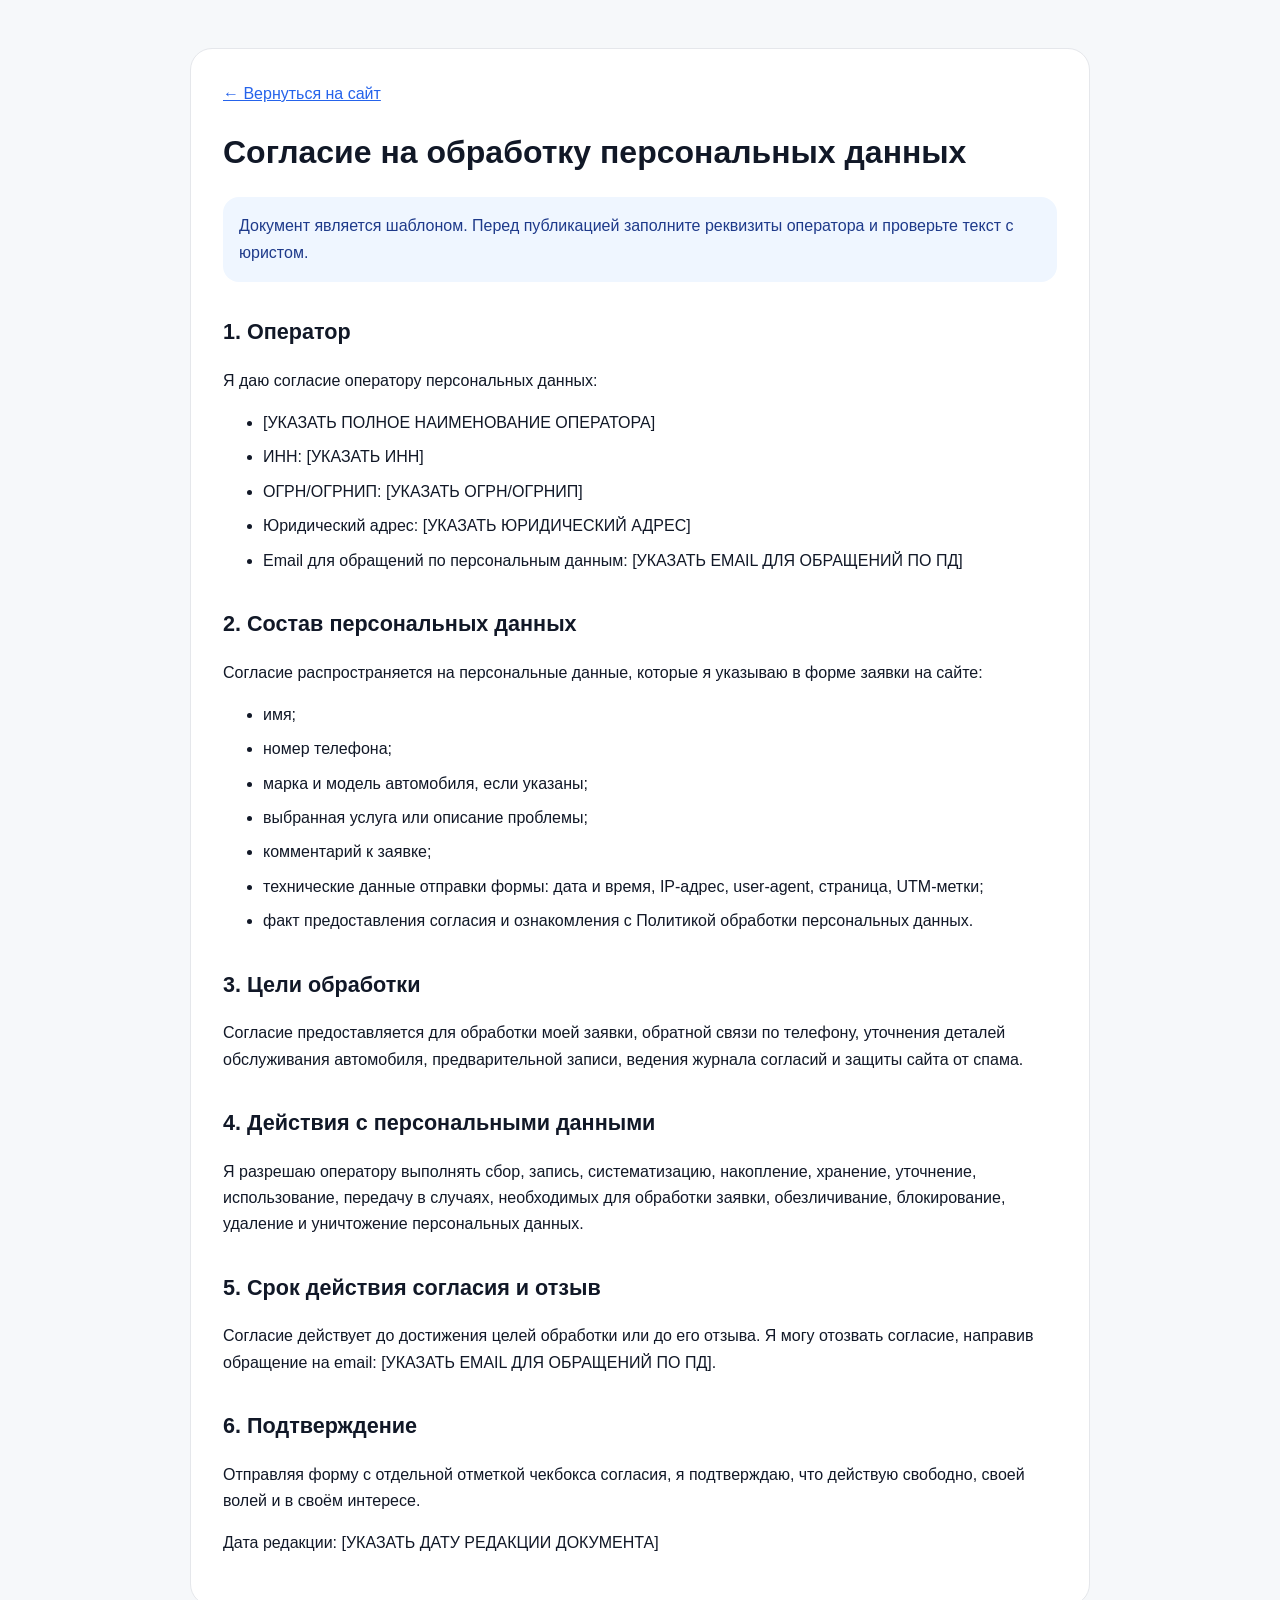
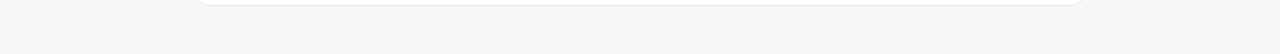
==== docs/personal-data-consent.html @ 6e4f391d "Build Smart autoservice landing" ====
<!doctype html>
<html lang="ru">
<head>
    <meta charset="utf-8">
    <meta name="viewport" content="width=device-width, initial-scale=1">
    <title>Согласие на обработку персональных данных</title>
    <meta name="robots" content="index, follow">
    <style>
        body{margin:0;font-family:-apple-system,BlinkMacSystemFont,"Segoe UI",Roboto,Arial,sans-serif;color:#111827;background:#f6f8fa;line-height:1.65}
        main{width:min(100% - 32px,900px);margin:0 auto;padding:48px 0}
        article{padding:32px;border:1px solid #e5e7eb;border-radius:22px;background:#fff}
        body{font-weight:400} h1{font-size:2rem;line-height:1.15} h2{margin-top:32px;font-size:1.35rem} h1,h2{font-weight:700}
        a{color:#2563eb;font-weight:400} li{margin-bottom:8px}
        .note{padding:16px;border-radius:16px;background:#eff6ff;color:#1e3a8a}
    </style>
</head>
<body>
<main>
    <article>
        <a href="/">← Вернуться на сайт</a>
        <h1>Согласие на обработку персональных данных</h1>
        <p class="note">Документ является шаблоном. Перед публикацией заполните реквизиты оператора и проверьте текст с юристом.</p>

        <h2>1. Оператор</h2>
        <p>Я даю согласие оператору персональных данных:</p>
        <ul>
            <li>[УКАЗАТЬ ПОЛНОЕ НАИМЕНОВАНИЕ ОПЕРАТОРА]</li>
            <li>ИНН: [УКАЗАТЬ ИНН]</li>
            <li>ОГРН/ОГРНИП: [УКАЗАТЬ ОГРН/ОГРНИП]</li>
            <li>Юридический адрес: [УКАЗАТЬ ЮРИДИЧЕСКИЙ АДРЕС]</li>
            <li>Email для обращений по персональным данным: [УКАЗАТЬ EMAIL ДЛЯ ОБРАЩЕНИЙ ПО ПД]</li>
        </ul>

        <h2>2. Состав персональных данных</h2>
        <p>Согласие распространяется на персональные данные, которые я указываю в форме заявки на сайте:</p>
        <ul>
            <li>имя;</li>
            <li>номер телефона;</li>
            <li>марка и модель автомобиля, если указаны;</li>
            <li>выбранная услуга или описание проблемы;</li>
            <li>комментарий к заявке;</li>
            <li>технические данные отправки формы: дата и время, IP-адрес, user-agent, страница, UTM-метки;</li>
            <li>факт предоставления согласия и ознакомления с Политикой обработки персональных данных.</li>
        </ul>

        <h2>3. Цели обработки</h2>
        <p>Согласие предоставляется для обработки моей заявки, обратной связи по телефону, уточнения деталей обслуживания автомобиля, предварительной записи, ведения журнала согласий и защиты сайта от спама.</p>

        <h2>4. Действия с персональными данными</h2>
        <p>Я разрешаю оператору выполнять сбор, запись, систематизацию, накопление, хранение, уточнение, использование, передачу в случаях, необходимых для обработки заявки, обезличивание, блокирование, удаление и уничтожение персональных данных.</p>

        <h2>5. Срок действия согласия и отзыв</h2>
        <p>Согласие действует до достижения целей обработки или до его отзыва. Я могу отозвать согласие, направив обращение на email: [УКАЗАТЬ EMAIL ДЛЯ ОБРАЩЕНИЙ ПО ПД].</p>

        <h2>6. Подтверждение</h2>
        <p>Отправляя форму с отдельной отметкой чекбокса согласия, я подтверждаю, что действую свободно, своей волей и в своём интересе.</p>
        <p>Дата редакции: [УКАЗАТЬ ДАТУ РЕДАКЦИИ ДОКУМЕНТА]</p>
    </article>
</main>
</body>
</html>
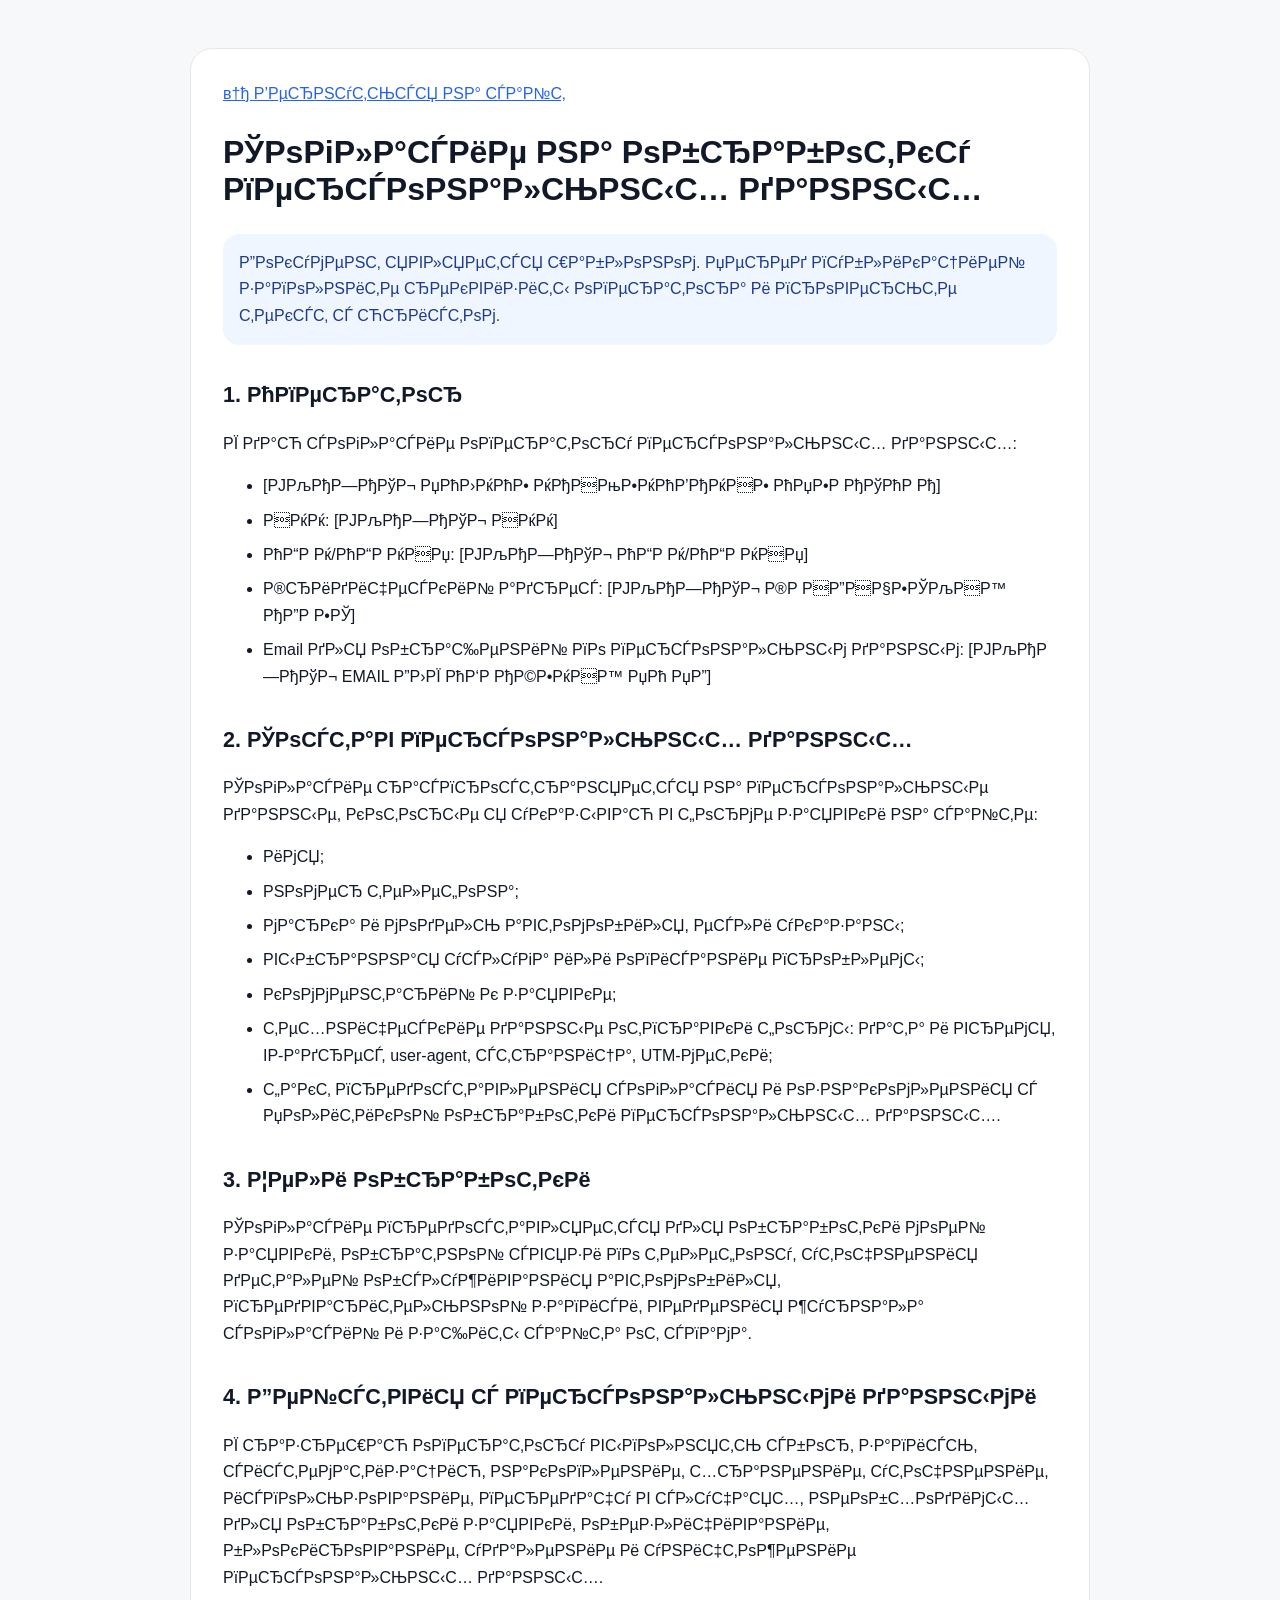
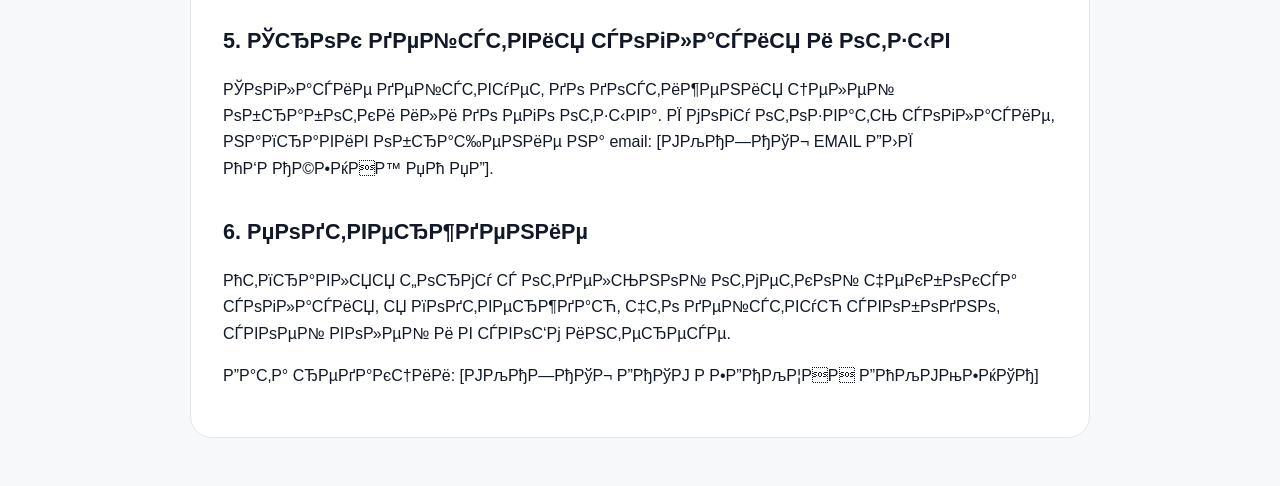
==== commit bbbf5764: "Publish GitHub Pages preview" ====
--- a/docs/personal-data-consent.html
+++ b/docs/personal-data-consent.html
@@ -1,9 +1,9 @@
-<!doctype html>
+﻿<!doctype html>
 <html lang="ru">
 <head>
     <meta charset="utf-8">
     <meta name="viewport" content="width=device-width, initial-scale=1">
-    <title>Согласие на обработку персональных данных</title>
+    <title>РЎРѕРіР»Р°СЃРёРµ РЅР° РѕР±СЂР°Р±РѕС‚РєСѓ РїРµСЂСЃРѕРЅР°Р»СЊРЅС‹С… РґР°РЅРЅС‹С…</title>
     <meta name="robots" content="index, follow">
     <style>
         body{margin:0;font-family:-apple-system,BlinkMacSystemFont,"Segoe UI",Roboto,Arial,sans-serif;color:#111827;background:#f6f8fa;line-height:1.65}
@@ -17,45 +17,46 @@
 <body>
 <main>
     <article>
-        <a href="/">← Вернуться на сайт</a>
-        <h1>Согласие на обработку персональных данных</h1>
-        <p class="note">Документ является шаблоном. Перед публикацией заполните реквизиты оператора и проверьте текст с юристом.</p>
+        <a href="../">в†ђ Р’РµСЂРЅСѓС‚СЊСЃСЏ РЅР° СЃР°Р№С‚</a>
+        <h1>РЎРѕРіР»Р°СЃРёРµ РЅР° РѕР±СЂР°Р±РѕС‚РєСѓ РїРµСЂСЃРѕРЅР°Р»СЊРЅС‹С… РґР°РЅРЅС‹С…</h1>
+        <p class="note">Р”РѕРєСѓРјРµРЅС‚ СЏРІР»СЏРµС‚СЃСЏ С€Р°Р±Р»РѕРЅРѕРј. РџРµСЂРµРґ РїСѓР±Р»РёРєР°С†РёРµР№ Р·Р°РїРѕР»РЅРёС‚Рµ СЂРµРєРІРёР·РёС‚С‹ РѕРїРµСЂР°С‚РѕСЂР° Рё РїСЂРѕРІРµСЂСЊС‚Рµ С‚РµРєСЃС‚ СЃ СЋСЂРёСЃС‚РѕРј.</p>
 
-        <h2>1. Оператор</h2>
-        <p>Я даю согласие оператору персональных данных:</p>
+        <h2>1. РћРїРµСЂР°С‚РѕСЂ</h2>
+        <p>РЇ РґР°СЋ СЃРѕРіР»Р°СЃРёРµ РѕРїРµСЂР°С‚РѕСЂСѓ РїРµСЂСЃРѕРЅР°Р»СЊРЅС‹С… РґР°РЅРЅС‹С…:</p>
         <ul>
-            <li>[УКАЗАТЬ ПОЛНОЕ НАИМЕНОВАНИЕ ОПЕРАТОРА]</li>
-            <li>ИНН: [УКАЗАТЬ ИНН]</li>
-            <li>ОГРН/ОГРНИП: [УКАЗАТЬ ОГРН/ОГРНИП]</li>
-            <li>Юридический адрес: [УКАЗАТЬ ЮРИДИЧЕСКИЙ АДРЕС]</li>
-            <li>Email для обращений по персональным данным: [УКАЗАТЬ EMAIL ДЛЯ ОБРАЩЕНИЙ ПО ПД]</li>
+            <li>[РЈРљРђР—РђРўР¬ РџРћР›РќРћР• РќРђРРњР•РќРћР’РђРќРР• РћРџР•Р РђРўРћР Рђ]</li>
+            <li>РРќРќ: [РЈРљРђР—РђРўР¬ РРќРќ]</li>
+            <li>РћР“Р Рќ/РћР“Р РќРРџ: [РЈРљРђР—РђРўР¬ РћР“Р Рќ/РћР“Р РќРРџ]</li>
+            <li>Р®СЂРёРґРёС‡РµСЃРєРёР№ Р°РґСЂРµСЃ: [РЈРљРђР—РђРўР¬ Р®Р РР”РР§Р•РЎРљРР™ РђР”Р Р•РЎ]</li>
+            <li>Email РґР»СЏ РѕР±СЂР°С‰РµРЅРёР№ РїРѕ РїРµСЂСЃРѕРЅР°Р»СЊРЅС‹Рј РґР°РЅРЅС‹Рј: [РЈРљРђР—РђРўР¬ EMAIL Р”Р›РЇ РћР‘Р РђР©Р•РќРР™ РџРћ РџР”]</li>
         </ul>
 
-        <h2>2. Состав персональных данных</h2>
-        <p>Согласие распространяется на персональные данные, которые я указываю в форме заявки на сайте:</p>
+        <h2>2. РЎРѕСЃС‚Р°РІ РїРµСЂСЃРѕРЅР°Р»СЊРЅС‹С… РґР°РЅРЅС‹С…</h2>
+        <p>РЎРѕРіР»Р°СЃРёРµ СЂР°СЃРїСЂРѕСЃС‚СЂР°РЅСЏРµС‚СЃСЏ РЅР° РїРµСЂСЃРѕРЅР°Р»СЊРЅС‹Рµ РґР°РЅРЅС‹Рµ, РєРѕС‚РѕСЂС‹Рµ СЏ СѓРєР°Р·С‹РІР°СЋ РІ С„РѕСЂРјРµ Р·Р°СЏРІРєРё РЅР° СЃР°Р№С‚Рµ:</p>
         <ul>
-            <li>имя;</li>
-            <li>номер телефона;</li>
-            <li>марка и модель автомобиля, если указаны;</li>
-            <li>выбранная услуга или описание проблемы;</li>
-            <li>комментарий к заявке;</li>
-            <li>технические данные отправки формы: дата и время, IP-адрес, user-agent, страница, UTM-метки;</li>
-            <li>факт предоставления согласия и ознакомления с Политикой обработки персональных данных.</li>
+            <li>РёРјСЏ;</li>
+            <li>РЅРѕРјРµСЂ С‚РµР»РµС„РѕРЅР°;</li>
+            <li>РјР°СЂРєР° Рё РјРѕРґРµР»СЊ Р°РІС‚РѕРјРѕР±РёР»СЏ, РµСЃР»Рё СѓРєР°Р·Р°РЅС‹;</li>
+            <li>РІС‹Р±СЂР°РЅРЅР°СЏ СѓСЃР»СѓРіР° РёР»Рё РѕРїРёСЃР°РЅРёРµ РїСЂРѕР±Р»РµРјС‹;</li>
+            <li>РєРѕРјРјРµРЅС‚Р°СЂРёР№ Рє Р·Р°СЏРІРєРµ;</li>
+            <li>С‚РµС…РЅРёС‡РµСЃРєРёРµ РґР°РЅРЅС‹Рµ РѕС‚РїСЂР°РІРєРё С„РѕСЂРјС‹: РґР°С‚Р° Рё РІСЂРµРјСЏ, IP-Р°РґСЂРµСЃ, user-agent, СЃС‚СЂР°РЅРёС†Р°, UTM-РјРµС‚РєРё;</li>
+            <li>С„Р°РєС‚ РїСЂРµРґРѕСЃС‚Р°РІР»РµРЅРёСЏ СЃРѕРіР»Р°СЃРёСЏ Рё РѕР·РЅР°РєРѕРјР»РµРЅРёСЏ СЃ РџРѕР»РёС‚РёРєРѕР№ РѕР±СЂР°Р±РѕС‚РєРё РїРµСЂСЃРѕРЅР°Р»СЊРЅС‹С… РґР°РЅРЅС‹С….</li>
         </ul>
 
-        <h2>3. Цели обработки</h2>
-        <p>Согласие предоставляется для обработки моей заявки, обратной связи по телефону, уточнения деталей обслуживания автомобиля, предварительной записи, ведения журнала согласий и защиты сайта от спама.</p>
+        <h2>3. Р¦РµР»Рё РѕР±СЂР°Р±РѕС‚РєРё</h2>
+        <p>РЎРѕРіР»Р°СЃРёРµ РїСЂРµРґРѕСЃС‚Р°РІР»СЏРµС‚СЃСЏ РґР»СЏ РѕР±СЂР°Р±РѕС‚РєРё РјРѕРµР№ Р·Р°СЏРІРєРё, РѕР±СЂР°С‚РЅРѕР№ СЃРІСЏР·Рё РїРѕ С‚РµР»РµС„РѕРЅСѓ, СѓС‚РѕС‡РЅРµРЅРёСЏ РґРµС‚Р°Р»РµР№ РѕР±СЃР»СѓР¶РёРІР°РЅРёСЏ Р°РІС‚РѕРјРѕР±РёР»СЏ, РїСЂРµРґРІР°СЂРёС‚РµР»СЊРЅРѕР№ Р·Р°РїРёСЃРё, РІРµРґРµРЅРёСЏ Р¶СѓСЂРЅР°Р»Р° СЃРѕРіР»Р°СЃРёР№ Рё Р·Р°С‰РёС‚С‹ СЃР°Р№С‚Р° РѕС‚ СЃРїР°РјР°.</p>
 
-        <h2>4. Действия с персональными данными</h2>
-        <p>Я разрешаю оператору выполнять сбор, запись, систематизацию, накопление, хранение, уточнение, использование, передачу в случаях, необходимых для обработки заявки, обезличивание, блокирование, удаление и уничтожение персональных данных.</p>
+        <h2>4. Р”РµР№СЃС‚РІРёСЏ СЃ РїРµСЂСЃРѕРЅР°Р»СЊРЅС‹РјРё РґР°РЅРЅС‹РјРё</h2>
+        <p>РЇ СЂР°Р·СЂРµС€Р°СЋ РѕРїРµСЂР°С‚РѕСЂСѓ РІС‹РїРѕР»РЅСЏС‚СЊ СЃР±РѕСЂ, Р·Р°РїРёСЃСЊ, СЃРёСЃС‚РµРјР°С‚РёР·Р°С†РёСЋ, РЅР°РєРѕРїР»РµРЅРёРµ, С…СЂР°РЅРµРЅРёРµ, СѓС‚РѕС‡РЅРµРЅРёРµ, РёСЃРїРѕР»СЊР·РѕРІР°РЅРёРµ, РїРµСЂРµРґР°С‡Сѓ РІ СЃР»СѓС‡Р°СЏС…, РЅРµРѕР±С…РѕРґРёРјС‹С… РґР»СЏ РѕР±СЂР°Р±РѕС‚РєРё Р·Р°СЏРІРєРё, РѕР±РµР·Р»РёС‡РёРІР°РЅРёРµ, Р±Р»РѕРєРёСЂРѕРІР°РЅРёРµ, СѓРґР°Р»РµРЅРёРµ Рё СѓРЅРёС‡С‚РѕР¶РµРЅРёРµ РїРµСЂСЃРѕРЅР°Р»СЊРЅС‹С… РґР°РЅРЅС‹С….</p>
 
-        <h2>5. Срок действия согласия и отзыв</h2>
-        <p>Согласие действует до достижения целей обработки или до его отзыва. Я могу отозвать согласие, направив обращение на email: [УКАЗАТЬ EMAIL ДЛЯ ОБРАЩЕНИЙ ПО ПД].</p>
+        <h2>5. РЎСЂРѕРє РґРµР№СЃС‚РІРёСЏ СЃРѕРіР»Р°СЃРёСЏ Рё РѕС‚Р·С‹РІ</h2>
+        <p>РЎРѕРіР»Р°СЃРёРµ РґРµР№СЃС‚РІСѓРµС‚ РґРѕ РґРѕСЃС‚РёР¶РµРЅРёСЏ С†РµР»РµР№ РѕР±СЂР°Р±РѕС‚РєРё РёР»Рё РґРѕ РµРіРѕ РѕС‚Р·С‹РІР°. РЇ РјРѕРіСѓ РѕС‚РѕР·РІР°С‚СЊ СЃРѕРіР»Р°СЃРёРµ, РЅР°РїСЂР°РІРёРІ РѕР±СЂР°С‰РµРЅРёРµ РЅР° email: [РЈРљРђР—РђРўР¬ EMAIL Р”Р›РЇ РћР‘Р РђР©Р•РќРР™ РџРћ РџР”].</p>
 
-        <h2>6. Подтверждение</h2>
-        <p>Отправляя форму с отдельной отметкой чекбокса согласия, я подтверждаю, что действую свободно, своей волей и в своём интересе.</p>
-        <p>Дата редакции: [УКАЗАТЬ ДАТУ РЕДАКЦИИ ДОКУМЕНТА]</p>
+        <h2>6. РџРѕРґС‚РІРµСЂР¶РґРµРЅРёРµ</h2>
+        <p>РћС‚РїСЂР°РІР»СЏСЏ С„РѕСЂРјСѓ СЃ РѕС‚РґРµР»СЊРЅРѕР№ РѕС‚РјРµС‚РєРѕР№ С‡РµРєР±РѕРєСЃР° СЃРѕРіР»Р°СЃРёСЏ, СЏ РїРѕРґС‚РІРµСЂР¶РґР°СЋ, С‡С‚Рѕ РґРµР№СЃС‚РІСѓСЋ СЃРІРѕР±РѕРґРЅРѕ, СЃРІРѕРµР№ РІРѕР»РµР№ Рё РІ СЃРІРѕС‘Рј РёРЅС‚РµСЂРµСЃРµ.</p>
+        <p>Р”Р°С‚Р° СЂРµРґР°РєС†РёРё: [РЈРљРђР—РђРўР¬ Р”РђРўРЈ Р Р•Р”РђРљР¦РР Р”РћРљРЈРњР•РќРўРђ]</p>
     </article>
 </main>
 </body>
 </html>
+
